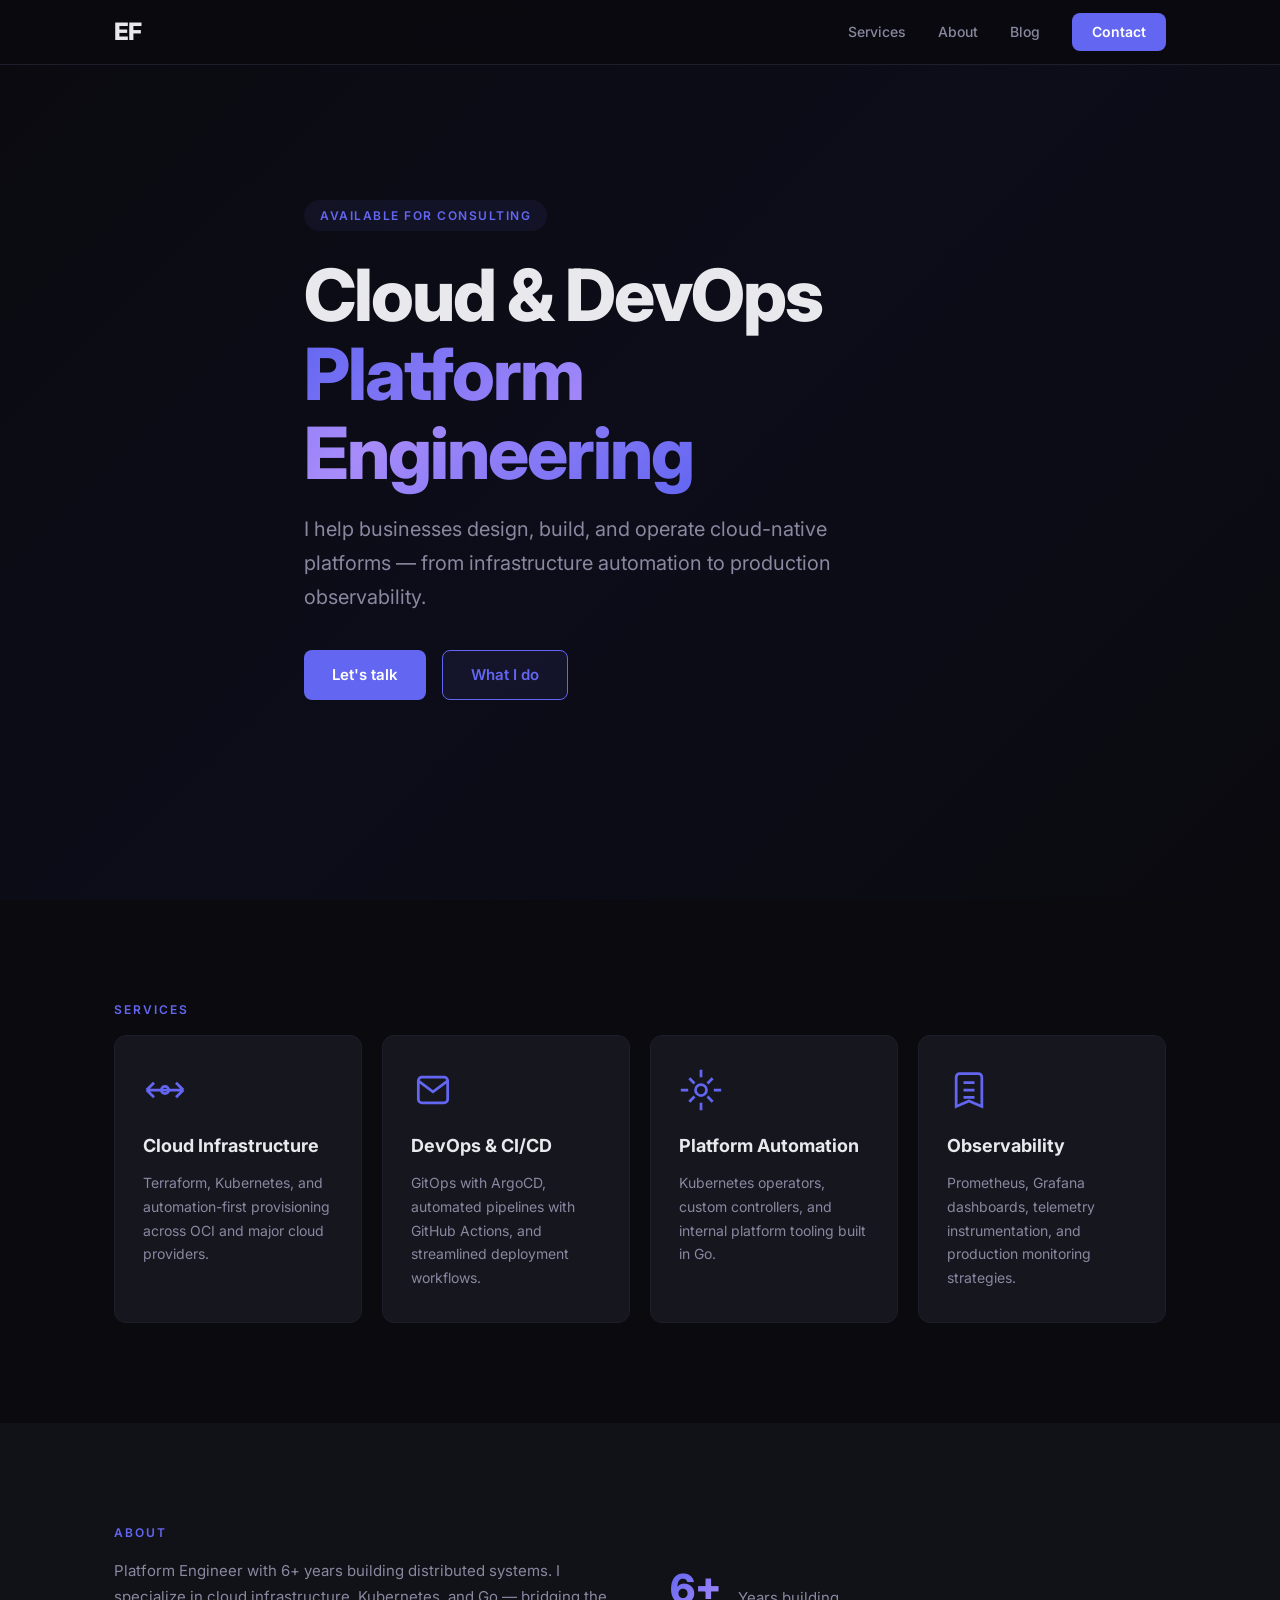
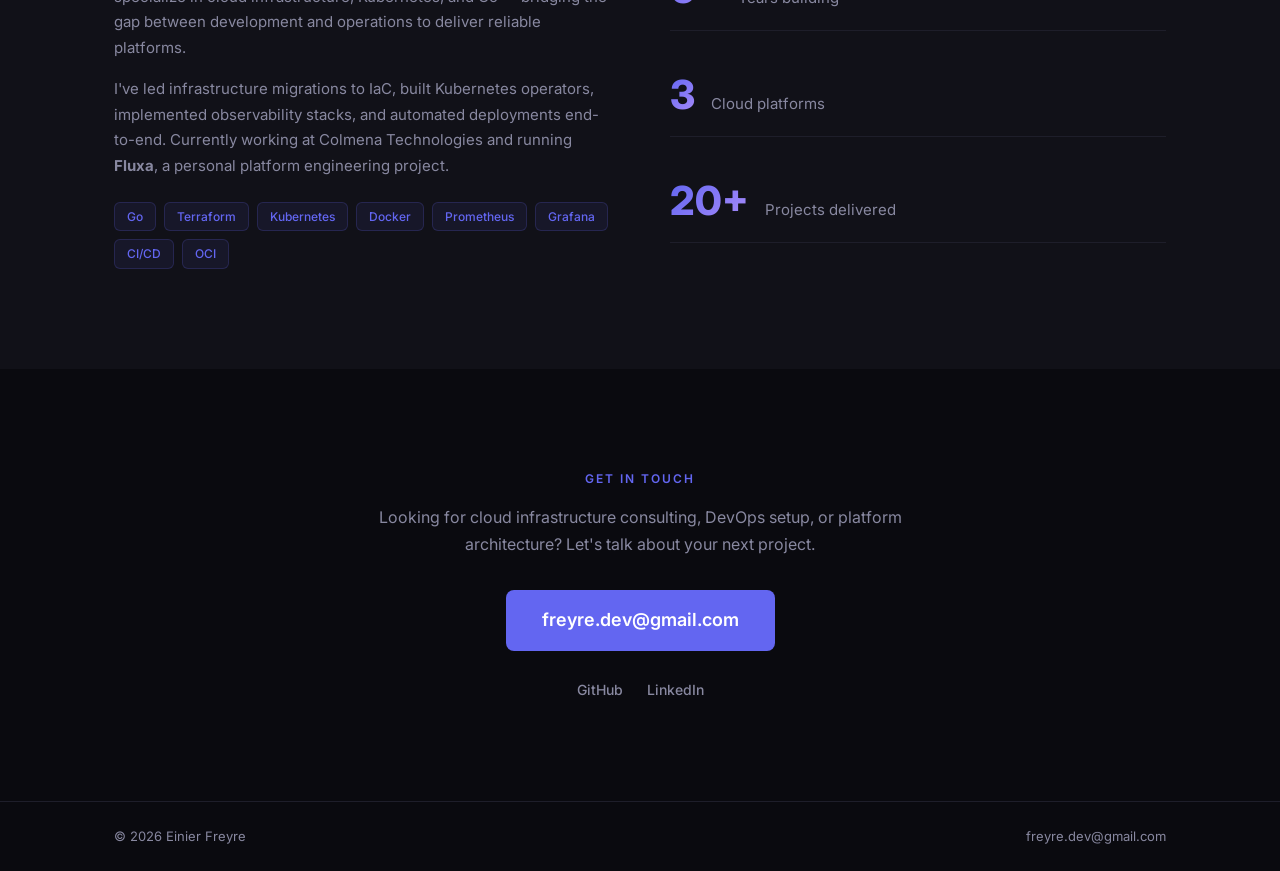
==== docs/index.html @ fd5ac23f "feat: add personal landing page with GitHub Pages + CI/CD Create a consulting landing page at Freyre" ====
<!DOCTYPE html>
<html lang="en">
<head>
  <meta charset="UTF-8" />
  <meta name="viewport" content="width=device-width, initial-scale=1.0" />
  <title>Einier Freyre – Cloud & DevOps Consulting</title>
  <meta name="description" content="Platform Engineer specializing in Cloud Infrastructure, DevOps, and Platform Automation. Consulting for scalable, resilient systems." />
  <link rel="stylesheet" href="css/style.css" />
  <link rel="preconnect" href="https://fonts.googleapis.com" />
  <link href="https://fonts.googleapis.com/css2?family=Inter:wght@400;500;600;700;800&display=swap" rel="stylesheet" />
</head>
<body>
  <header class="header">
    <div class="container header-inner">
      <a href="/" class="logo">EF</a>
      <nav class="nav" id="nav">
        <a href="#services" class="nav-link">Services</a>
        <a href="#about" class="nav-link">About</a>
        <a href="/blog/" class="nav-link">Blog</a>
        <a href="#contact" class="nav-link btn-nav">Contact</a>
      </nav>
      <button class="menu-toggle" id="menuToggle" aria-label="Menu">
        <span></span><span></span><span></span>
      </button>
    </div>
  </header>

  <section class="hero">
    <div class="container hero-content">
      <div class="hero-badge">Available for consulting</div>
      <h1 class="hero-title">Cloud & DevOps<br /><span class="gradient-text">Platform Engineering</span></h1>
      <p class="hero-subtitle">
        I help businesses design, build, and operate cloud-native platforms —
        from infrastructure automation to production observability.
      </p>
      <div class="hero-cta">
        <a href="#contact" class="btn btn-primary">Let's talk</a>
        <a href="#services" class="btn btn-secondary">What I do</a>
      </div>
    </div>
  </section>

  <section id="services" class="section">
    <div class="container">
      <h2 class="section-label">Services</h2>
      <div class="services-grid">
        <div class="service-card">
          <div class="service-icon">
            <svg viewBox="0 0 24 24" fill="none" stroke="currentColor" stroke-width="1.5"><path d="M2 12L6 8M2 12L6 16M2 12H22M22 12L18 8M22 12L18 16"/><circle cx="12" cy="12" r="2"/></svg>
          </div>
          <h3>Cloud Infrastructure</h3>
          <p>Terraform, Kubernetes, and automation-first provisioning across OCI and major cloud providers.</p>
        </div>
        <div class="service-card">
          <div class="service-icon">
            <svg viewBox="0 0 24 24" fill="none" stroke="currentColor" stroke-width="1.5"><path d="M4 7V17C4 18.1046 4.89543 19 6 19H18C19.1046 19 20 18.1046 20 17V7M4 7L12 13L20 7M4 7C4 5.89543 4.89543 5 6 5H18C19.1046 5 20 5.89543 20 7"/></svg>
          </div>
          <h3>DevOps &amp; CI/CD</h3>
          <p>GitOps with ArgoCD, automated pipelines with GitHub Actions, and streamlined deployment workflows.</p>
        </div>
        <div class="service-card">
          <div class="service-icon">
            <svg viewBox="0 0 24 24" fill="none" stroke="currentColor" stroke-width="1.5"><circle cx="12" cy="12" r="3"/><path d="M12 1V5M12 19V23M5 12H1M23 12H19M18.36 5.64L15.54 8.46M8.46 15.54L5.64 18.36M18.36 18.36L15.54 15.54M8.46 8.46L5.64 5.64"/></svg>
          </div>
          <h3>Platform Automation</h3>
          <p>Kubernetes operators, custom controllers, and internal platform tooling built in Go.</p>
        </div>
        <div class="service-card">
          <div class="service-icon">
            <svg viewBox="0 0 24 24" fill="none" stroke="currentColor" stroke-width="1.5"><path d="M9 12H15M9 16H15M9 8H15M7 3H17C18.1046 3 19 3.89543 19 5V21L12 18L5 21V5C5 3.89543 5.89543 3 7 3Z"/></svg>
          </div>
          <h3>Observability</h3>
          <p>Prometheus, Grafana dashboards, telemetry instrumentation, and production monitoring strategies.</p>
        </div>
      </div>
    </div>
  </section>

  <section id="about" class="section section-alt">
    <div class="container about-grid">
      <div class="about-text">
        <h2 class="section-label">About</h2>
        <p>
          Platform Engineer with 6+ years building distributed systems. I specialize in cloud infrastructure,
          Kubernetes, and Go — bridging the gap between development and operations to deliver reliable platforms.
        </p>
        <p>
          I've led infrastructure migrations to IaC, built Kubernetes operators, implemented observability stacks,
          and automated deployments end-to-end. Currently working at Colmena Technologies and running <strong>Fluxa</strong>,
          a personal platform engineering project.
        </p>
        <div class="about-tech">
          <span>Go</span><span>Terraform</span><span>Kubernetes</span><span>Docker</span>
          <span>Prometheus</span><span>Grafana</span><span>CI/CD</span><span>OCI</span>
        </div>
      </div>
      <div class="about-stats">
        <div class="stat"><span class="stat-num">6+</span><span class="stat-label">Years building</span></div>
        <div class="stat"><span class="stat-num">3</span><span class="stat-label">Cloud platforms</span></div>
        <div class="stat"><span class="stat-num">20+</span><span class="stat-label">Projects delivered</span></div>
      </div>
    </div>
  </section>

  <section id="contact" class="section">
    <div class="container contact-content">
      <h2 class="section-label">Get in touch</h2>
      <p class="contact-text">
        Looking for cloud infrastructure consulting, DevOps setup, or platform architecture?
        Let's talk about your next project.
      </p>
      <a href="mailto:freyre.dev@gmail.com" class="btn btn-primary btn-large">freyre.dev@gmail.com</a>
      <div class="contact-links">
        <a href="https://github.com/FreyreCorona" target="_blank" rel="noopener" class="contact-link">GitHub</a>
        <a href="https://www.linkedin.com/in/einier-freyre-896981220/" target="_blank" rel="noopener" class="contact-link">LinkedIn</a>
      </div>
    </div>
  </section>

  <footer class="footer">
    <div class="container footer-inner">
      <span>&copy; 2026 Einier Freyre</span>
      <a href="mailto:freyre.dev@gmail.com">freyre.dev@gmail.com</a>
    </div>
  </footer>

  <script src="js/main.js"></script>
</body>
</html>
---- docs/css/style.css ----
*, *::before, *::after {
  margin: 0;
  padding: 0;
  box-sizing: border-box;
}

:root {
  --bg: #0a0a0f;
  --bg-alt: #111118;
  --bg-card: #16161f;
  --text: #e8e8ed;
  --text-muted: #8888a0;
  --accent: #6366f1;
  --accent-hover: #818cf8;
  --accent-subtle: rgba(99, 102, 241, 0.08);
  --border: #1e1e2a;
  --radius: 12px;
  --max-w: 1100px;
}

html {
  scroll-behavior: smooth;
}

body {
  font-family: 'Inter', -apple-system, sans-serif;
  background: var(--bg);
  color: var(--text);
  line-height: 1.6;
  -webkit-font-smoothing: antialiased;
}

.container {
  max-width: var(--max-w);
  margin: 0 auto;
  padding: 0 24px;
}

/* Header */
.header {
  position: fixed;
  top: 0;
  left: 0;
  right: 0;
  z-index: 100;
  background: rgba(10, 10, 15, 0.85);
  backdrop-filter: blur(12px);
  border-bottom: 1px solid var(--border);
}

.header-inner {
  display: flex;
  align-items: center;
  justify-content: space-between;
  height: 64px;
}

.logo {
  font-size: 24px;
  font-weight: 800;
  color: var(--text);
  text-decoration: none;
  letter-spacing: -1px;
}

.logo:hover {
  color: var(--accent-hover);
}

.nav {
  display: flex;
  align-items: center;
  gap: 32px;
}

.nav-link {
  font-size: 14px;
  font-weight: 500;
  color: var(--text-muted);
  text-decoration: none;
  transition: color 0.2s;
}

.nav-link:hover {
  color: var(--text);
}

.btn-nav {
  background: var(--accent);
  color: #fff !important;
  padding: 8px 20px;
  border-radius: 8px;
  font-weight: 600;
}

.btn-nav:hover {
  background: var(--accent-hover) !important;
}

.menu-toggle {
  display: none;
  flex-direction: column;
  gap: 5px;
  background: none;
  border: none;
  cursor: pointer;
  padding: 4px;
}

.menu-toggle span {
  display: block;
  width: 24px;
  height: 2px;
  background: var(--text);
  border-radius: 2px;
  transition: 0.3s;
}

/* Hero */
.hero {
  min-height: 100vh;
  display: flex;
  align-items: center;
  padding: 80px 0;
  background: linear-gradient(135deg, var(--bg) 0%, #0d0d1a 50%, var(--bg) 100%);
}

.hero-content {
  max-width: 720px;
}

.hero-badge {
  display: inline-block;
  font-size: 12px;
  font-weight: 600;
  text-transform: uppercase;
  letter-spacing: 1.5px;
  color: var(--accent);
  background: var(--accent-subtle);
  padding: 6px 16px;
  border-radius: 20px;
  margin-bottom: 24px;
}

.hero-title {
  font-size: clamp(40px, 7vw, 72px);
  font-weight: 800;
  line-height: 1.1;
  letter-spacing: -2px;
  margin-bottom: 20px;
}

.gradient-text {
  background: linear-gradient(135deg, var(--accent), #a78bfa, #6366f1);
  -webkit-background-clip: text;
  -webkit-text-fill-color: transparent;
  background-clip: text;
}

.hero-subtitle {
  font-size: clamp(16px, 2vw, 20px);
  color: var(--text-muted);
  max-width: 560px;
  line-height: 1.7;
  margin-bottom: 36px;
}

.hero-cta {
  display: flex;
  gap: 16px;
  flex-wrap: wrap;
}

.btn {
  display: inline-flex;
  align-items: center;
  font-size: 15px;
  font-weight: 600;
  padding: 12px 28px;
  border-radius: 8px;
  text-decoration: none;
  transition: all 0.2s;
  cursor: pointer;
}

.btn-primary {
  background: var(--accent);
  color: #fff;
}

.btn-primary:hover {
  background: var(--accent-hover);
  transform: translateY(-1px);
}

.btn-secondary {
  background: var(--accent-subtle);
  color: var(--accent);
  border: 1px solid var(--accent);
}

.btn-secondary:hover {
  background: rgba(99, 102, 241, 0.15);
  transform: translateY(-1px);
}

.btn-large {
  font-size: 18px;
  padding: 16px 36px;
}

/* Sections */
.section {
  padding: 100px 0;
}

.section-alt {
  background: var(--bg-alt);
}

.section-label {
  font-size: 12px;
  font-weight: 600;
  text-transform: uppercase;
  letter-spacing: 2px;
  color: var(--accent);
  margin-bottom: 16px;
}

/* Services */
.services-grid {
  display: grid;
  grid-template-columns: repeat(auto-fit, minmax(240px, 1fr));
  gap: 20px;
}

.service-card {
  background: var(--bg-card);
  border: 1px solid var(--border);
  border-radius: var(--radius);
  padding: 32px 28px;
  transition: all 0.3s;
}

.service-card:hover {
  border-color: var(--accent);
  transform: translateY(-4px);
}

.service-icon {
  width: 44px;
  height: 44px;
  margin-bottom: 20px;
  color: var(--accent);
}

.service-card h3 {
  font-size: 18px;
  font-weight: 700;
  margin-bottom: 10px;
}

.service-card p {
  font-size: 14px;
  color: var(--text-muted);
  line-height: 1.7;
}

/* About */
.about-grid {
  display: grid;
  grid-template-columns: 1fr 1fr;
  gap: 60px;
  align-items: center;
}

.about-text p {
  font-size: 15px;
  color: var(--text-muted);
  margin-bottom: 16px;
  line-height: 1.7;
}

.about-tech {
  display: flex;
  flex-wrap: wrap;
  gap: 8px;
  margin-top: 24px;
}

.about-tech span {
  background: var(--accent-subtle);
  color: var(--accent);
  font-size: 12px;
  font-weight: 500;
  padding: 4px 12px;
  border-radius: 6px;
  border: 1px solid rgba(99, 102, 241, 0.2);
}

.about-stats {
  display: flex;
  flex-direction: column;
  gap: 24px;
}

.stat {
  display: flex;
  align-items: baseline;
  gap: 16px;
  padding: 20px 0;
  border-bottom: 1px solid var(--border);
}

.stat-num {
  font-size: 40px;
  font-weight: 800;
  background: linear-gradient(135deg, var(--accent), #a78bfa);
  -webkit-background-clip: text;
  -webkit-text-fill-color: transparent;
  background-clip: text;
  line-height: 1;
}

.stat-label {
  font-size: 15px;
  color: var(--text-muted);
}

/* Contact */
.contact-content {
  text-align: center;
  max-width: 600px;
}

.contact-text {
  font-size: 16px;
  color: var(--text-muted);
  margin-bottom: 32px;
  line-height: 1.7;
}

.contact-links {
  display: flex;
  justify-content: center;
  gap: 24px;
  margin-top: 28px;
}

.contact-link {
  font-size: 14px;
  font-weight: 500;
  color: var(--text-muted);
  text-decoration: none;
  transition: color 0.2s;
}

.contact-link:hover {
  color: var(--accent);
}

/* Footer */
.footer {
  border-top: 1px solid var(--border);
  padding: 24px 0;
}

.footer-inner {
  display: flex;
  justify-content: space-between;
  align-items: center;
  font-size: 13px;
  color: var(--text-muted);
}

.footer-inner a {
  color: var(--text-muted);
  text-decoration: none;
}

.footer-inner a:hover {
  color: var(--accent);
}

/* Mobile */
@media (max-width: 768px) {
  .nav {
    position: fixed;
    top: 64px;
    left: 0;
    right: 0;
    background: var(--bg);
    flex-direction: column;
    padding: 24px;
    gap: 20px;
    border-bottom: 1px solid var(--border);
    transform: translateY(-100%);
    opacity: 0;
    pointer-events: none;
    transition: all 0.3s;
  }

  .nav.open {
    transform: translateY(0);
    opacity: 1;
    pointer-events: auto;
  }

  .menu-toggle {
    display: flex;
  }

  .about-grid {
    grid-template-columns: 1fr;
    gap: 40px;
  }

  .hero {
    padding: 100px 0 60px;
  }

  .section {
    padding: 60px 0;
  }

  .stat-num {
    font-size: 32px;
  }
}
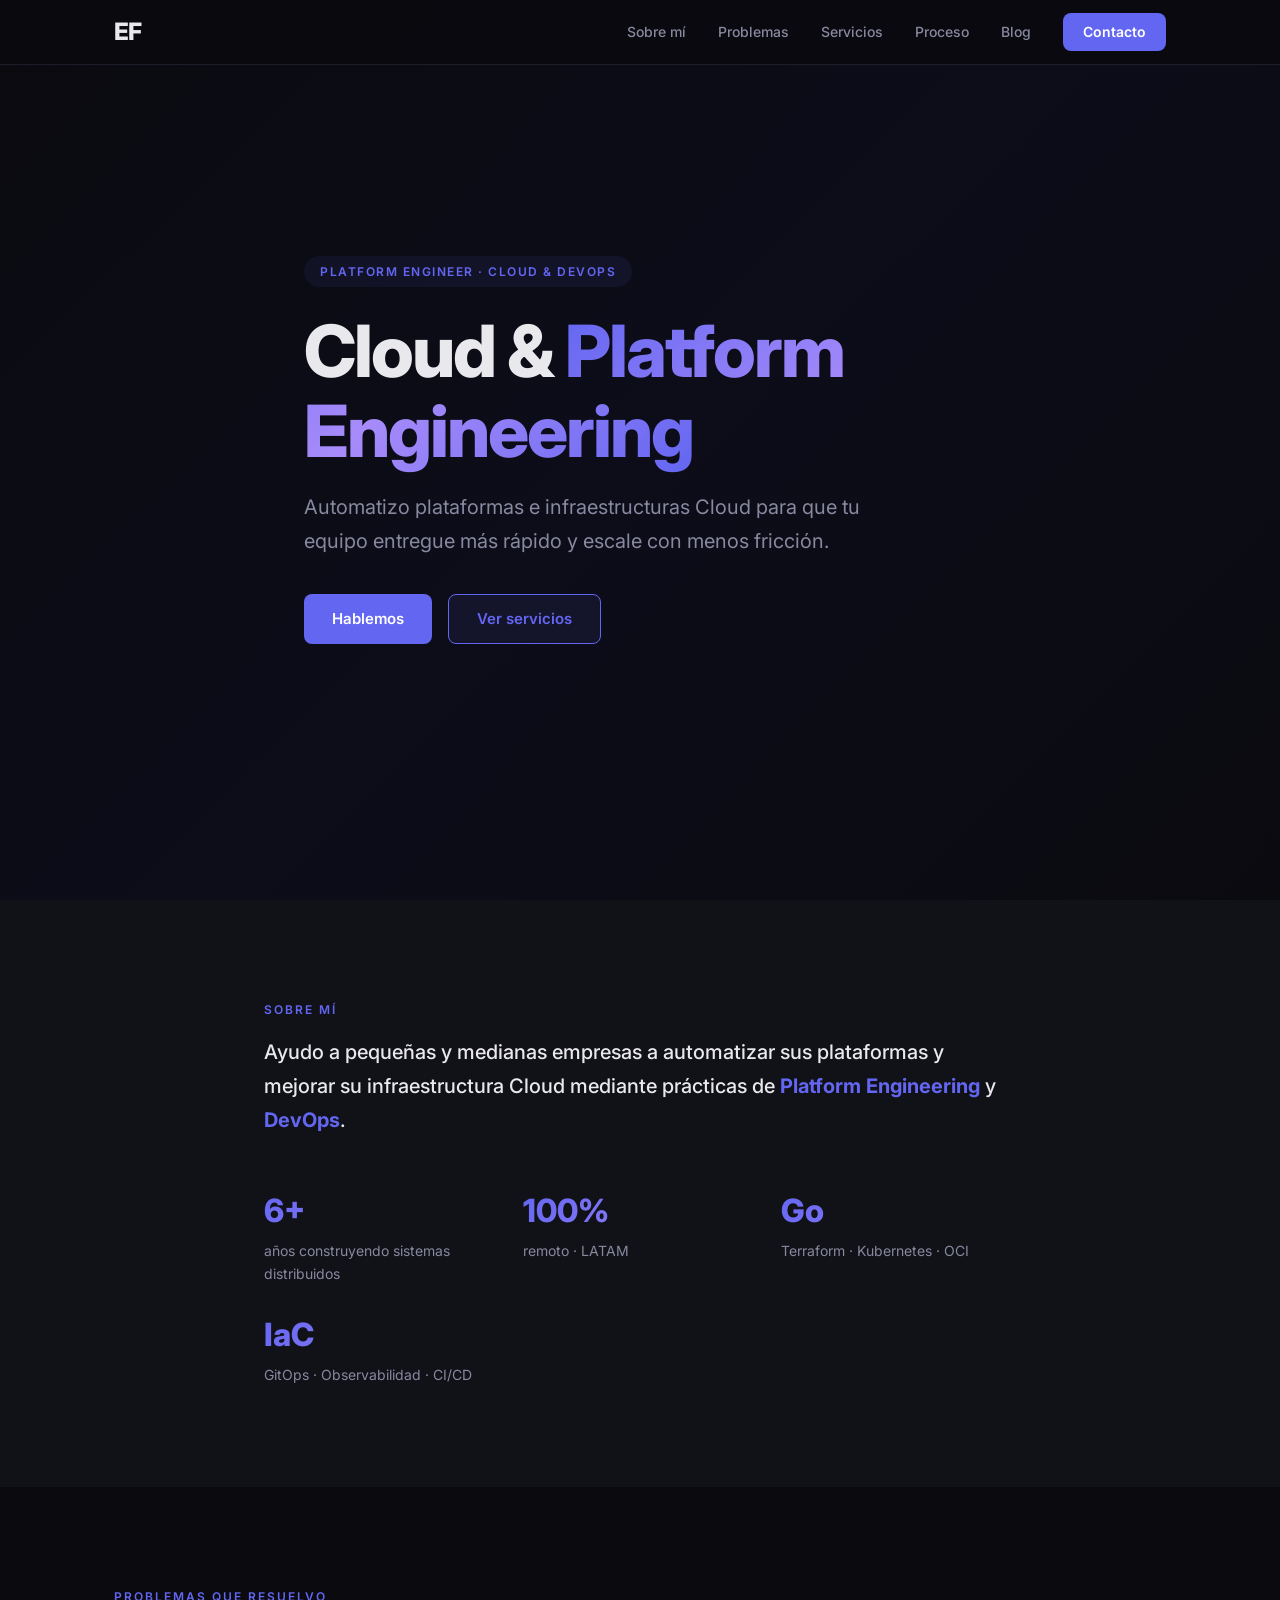
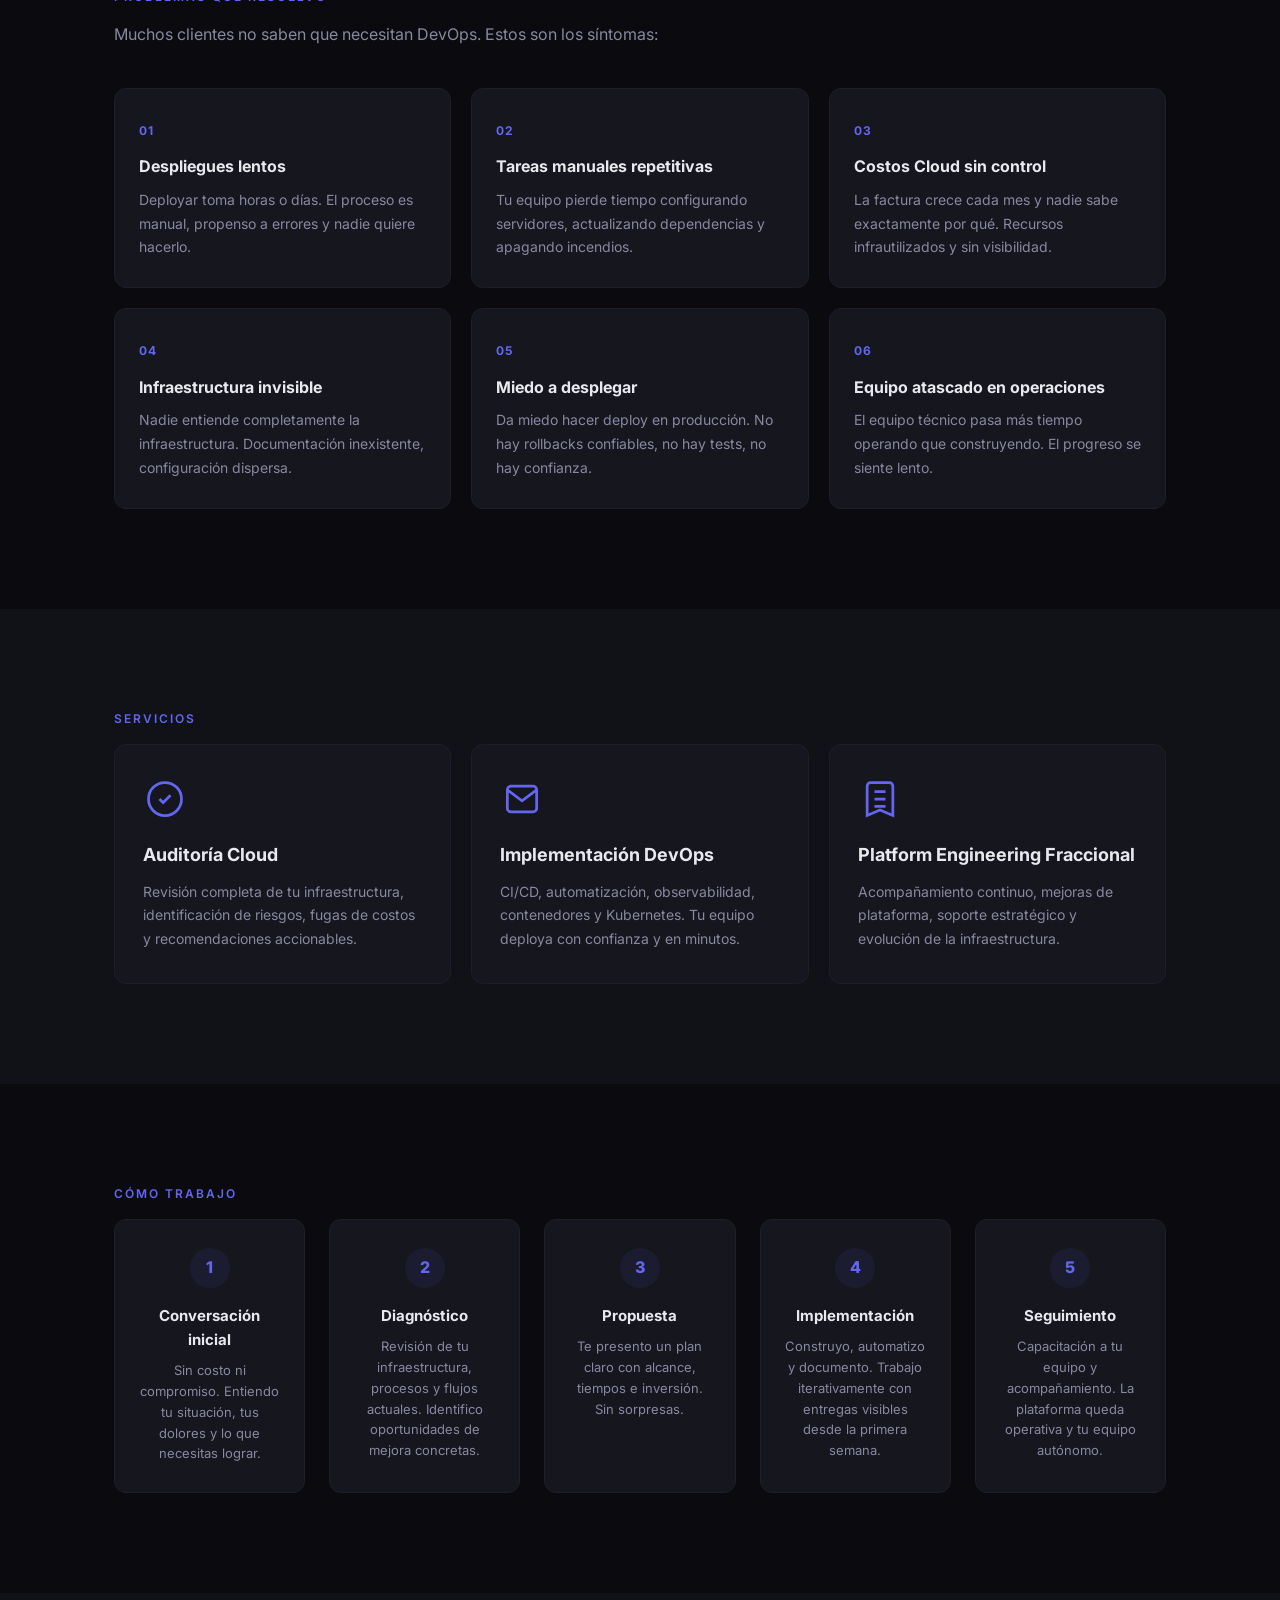
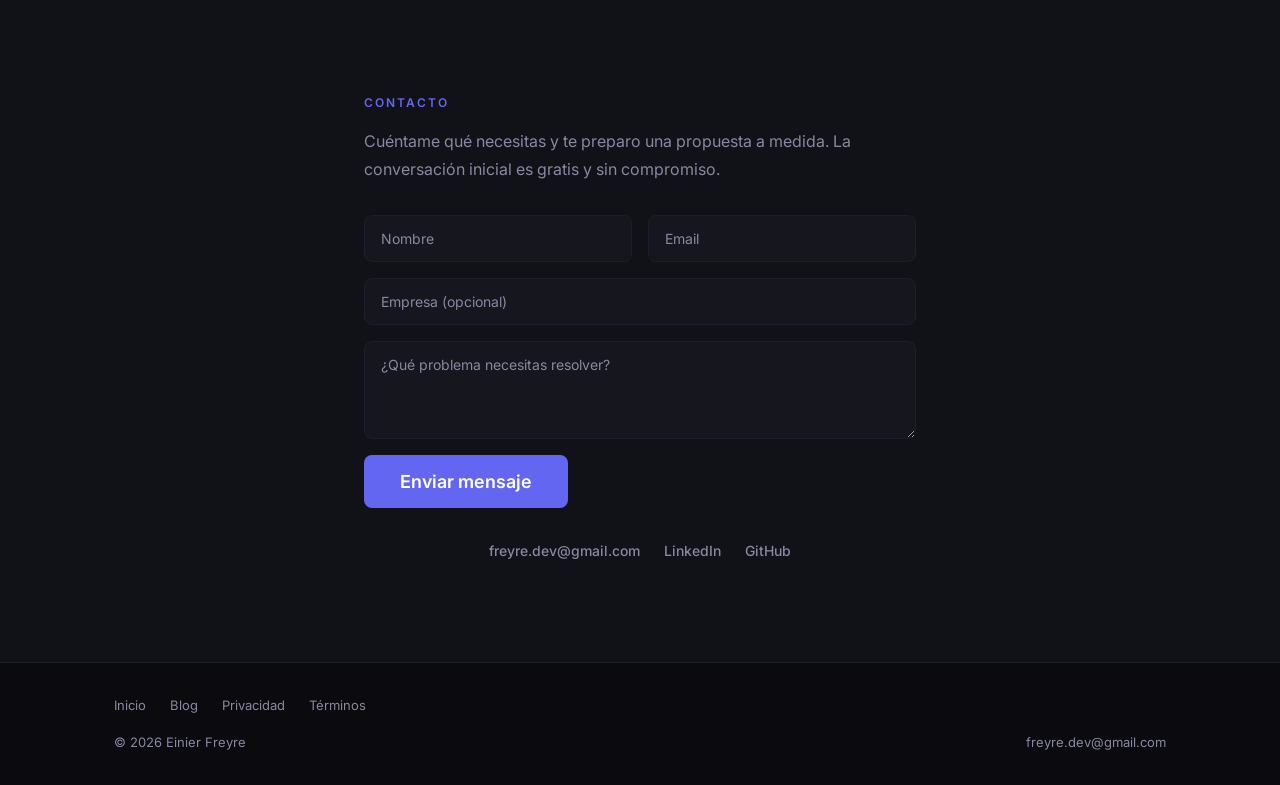
==== commit 0dfbc3d2: "feat: rebuild landing page as consulting site Full restructure following the user's framework: - Her" ====
--- a/docs/index.html
+++ b/docs/index.html
@@ -3,8 +3,8 @@
 <head>
   <meta charset="UTF-8" />
   <meta name="viewport" content="width=device-width, initial-scale=1.0" />
-  <title>Einier Freyre – Cloud & DevOps Consulting</title>
-  <meta name="description" content="Platform Engineer specializing in Cloud Infrastructure, DevOps, and Platform Automation. Consulting for scalable, resilient systems." />
+  <title>Einier Freyre – Cloud & Platform Engineering</title>
+  <meta name="description" content="Automatizo plataformas e infraestructuras Cloud para que tu equipo entregue más rápido y escale con menos fricción." />
   <link rel="stylesheet" href="css/style.css" />
   <link rel="preconnect" href="https://fonts.googleapis.com" />
   <link href="https://fonts.googleapis.com/css2?family=Inter:wght@400;500;600;700;800&display=swap" rel="stylesheet" />
@@ -14,10 +14,12 @@
     <div class="container header-inner">
       <a href="/" class="logo">EF</a>
       <nav class="nav" id="nav">
-        <a href="#services" class="nav-link">Services</a>
-        <a href="#about" class="nav-link">About</a>
+        <a href="#about" class="nav-link">Sobre mí</a>
+        <a href="#problems" class="nav-link">Problemas</a>
+        <a href="#services" class="nav-link">Servicios</a>
+        <a href="#process" class="nav-link">Proceso</a>
         <a href="/blog/" class="nav-link">Blog</a>
-        <a href="#contact" class="nav-link btn-nav">Contact</a>
+        <a href="#contact" class="nav-link btn-nav">Contacto</a>
       </nav>
       <button class="menu-toggle" id="menuToggle" aria-label="Menu">
         <span></span><span></span><span></span>
@@ -27,100 +29,187 @@
 
   <section class="hero">
     <div class="container hero-content">
-      <div class="hero-badge">Available for consulting</div>
-      <h1 class="hero-title">Cloud & DevOps<br /><span class="gradient-text">Platform Engineering</span></h1>
+      <div class="hero-badge">Platform Engineer · Cloud & DevOps</div>
+      <h1 class="hero-title">Cloud &amp; <span class="gradient-text">Platform Engineering</span></h1>
       <p class="hero-subtitle">
-        I help businesses design, build, and operate cloud-native platforms —
-        from infrastructure automation to production observability.
+        Automatizo plataformas e infraestructuras Cloud para que tu equipo entregue más rápido
+        y escale con menos fricción.
       </p>
       <div class="hero-cta">
-        <a href="#contact" class="btn btn-primary">Let's talk</a>
-        <a href="#services" class="btn btn-secondary">What I do</a>
-      </div>
-    </div>
-  </section>
-
-  <section id="services" class="section">
+        <a href="#contact" class="btn btn-primary">Hablemos</a>
+        <a href="#services" class="btn btn-secondary">Ver servicios</a>
+      </div>
+    </div>
+  </section>
+
+  <section id="about" class="section section-alt">
+    <div class="container about-content">
+      <h2 class="section-label">Sobre mí</h2>
+      <p class="about-text-lg">
+        Ayudo a pequeñas y medianas empresas a automatizar sus plataformas y mejorar su
+        infraestructura Cloud mediante prácticas de <strong>Platform Engineering</strong> y
+        <strong>DevOps</strong>.
+      </p>
+      <div class="about-grid">
+        <div class="about-item">
+          <span class="about-num">6+</span>
+          <span class="about-desc">años construyendo sistemas distribuidos</span>
+        </div>
+        <div class="about-item">
+          <span class="about-num">100%</span>
+          <span class="about-desc">remoto · LATAM</span>
+        </div>
+        <div class="about-item">
+          <span class="about-num">Go</span>
+          <span class="about-desc">Terraform · Kubernetes · OCI</span>
+        </div>
+        <div class="about-item">
+          <span class="about-num">IaC</span>
+          <span class="about-desc">GitOps · Observabilidad · CI/CD</span>
+        </div>
+      </div>
+    </div>
+  </section>
+
+  <section id="problems" class="section">
     <div class="container">
-      <h2 class="section-label">Services</h2>
+      <h2 class="section-label">Problemas que resuelvo</h2>
+      <p class="section-desc">
+        Muchos clientes no saben que necesitan DevOps. Estos son los síntomas:
+      </p>
+      <div class="problems-grid">
+        <div class="problem-card">
+          <span class="problem-icon">01</span>
+          <h3>Despliegues lentos</h3>
+          <p>Deployar toma horas o días. El proceso es manual, propenso a errores y nadie quiere hacerlo.</p>
+        </div>
+        <div class="problem-card">
+          <span class="problem-icon">02</span>
+          <h3>Tareas manuales repetitivas</h3>
+          <p>Tu equipo pierde tiempo configurando servidores, actualizando dependencias y apagando incendios.</p>
+        </div>
+        <div class="problem-card">
+          <span class="problem-icon">03</span>
+          <h3>Costos Cloud sin control</h3>
+          <p>La factura crece cada mes y nadie sabe exactamente por qué. Recursos infrautilizados y sin visibilidad.</p>
+        </div>
+        <div class="problem-card">
+          <span class="problem-icon">04</span>
+          <h3>Infraestructura invisible</h3>
+          <p>Nadie entiende completamente la infraestructura. Documentación inexistente, configuración dispersa.</p>
+        </div>
+        <div class="problem-card">
+          <span class="problem-icon">05</span>
+          <h3>Miedo a desplegar</h3>
+          <p>Da miedo hacer deploy en producción. No hay rollbacks confiables, no hay tests, no hay confianza.</p>
+        </div>
+        <div class="problem-card">
+          <span class="problem-icon">06</span>
+          <h3>Equipo atascado en operaciones</h3>
+          <p>El equipo técnico pasa más tiempo operando que construyendo. El progreso se siente lento.</p>
+        </div>
+      </div>
+    </div>
+  </section>
+
+  <section id="services" class="section section-alt">
+    <div class="container">
+      <h2 class="section-label">Servicios</h2>
       <div class="services-grid">
         <div class="service-card">
           <div class="service-icon">
-            <svg viewBox="0 0 24 24" fill="none" stroke="currentColor" stroke-width="1.5"><path d="M2 12L6 8M2 12L6 16M2 12H22M22 12L18 8M22 12L18 16"/><circle cx="12" cy="12" r="2"/></svg>
+            <svg viewBox="0 0 24 24" fill="none" stroke="currentColor" stroke-width="1.5"><path d="M9 12L11 14L15 10M21 12C21 16.9706 16.9706 21 12 21C7.02944 21 3 16.9706 3 12C3 7.02944 7.02944 3 12 3C16.9706 3 21 7.02944 21 12Z"/></svg>
           </div>
-          <h3>Cloud Infrastructure</h3>
-          <p>Terraform, Kubernetes, and automation-first provisioning across OCI and major cloud providers.</p>
+          <h3>Auditoría Cloud</h3>
+          <p>Revisión completa de tu infraestructura, identificación de riesgos, fugas de costos y recomendaciones accionables.</p>
         </div>
         <div class="service-card">
           <div class="service-icon">
             <svg viewBox="0 0 24 24" fill="none" stroke="currentColor" stroke-width="1.5"><path d="M4 7V17C4 18.1046 4.89543 19 6 19H18C19.1046 19 20 18.1046 20 17V7M4 7L12 13L20 7M4 7C4 5.89543 4.89543 5 6 5H18C19.1046 5 20 5.89543 20 7"/></svg>
           </div>
-          <h3>DevOps &amp; CI/CD</h3>
-          <p>GitOps with ArgoCD, automated pipelines with GitHub Actions, and streamlined deployment workflows.</p>
-        </div>
-        <div class="service-card">
-          <div class="service-icon">
-            <svg viewBox="0 0 24 24" fill="none" stroke="currentColor" stroke-width="1.5"><circle cx="12" cy="12" r="3"/><path d="M12 1V5M12 19V23M5 12H1M23 12H19M18.36 5.64L15.54 8.46M8.46 15.54L5.64 18.36M18.36 18.36L15.54 15.54M8.46 8.46L5.64 5.64"/></svg>
-          </div>
-          <h3>Platform Automation</h3>
-          <p>Kubernetes operators, custom controllers, and internal platform tooling built in Go.</p>
+          <h3>Implementación DevOps</h3>
+          <p>CI/CD, automatización, observabilidad, contenedores y Kubernetes. Tu equipo deploya con confianza y en minutos.</p>
         </div>
         <div class="service-card">
           <div class="service-icon">
             <svg viewBox="0 0 24 24" fill="none" stroke="currentColor" stroke-width="1.5"><path d="M9 12H15M9 16H15M9 8H15M7 3H17C18.1046 3 19 3.89543 19 5V21L12 18L5 21V5C5 3.89543 5.89543 3 7 3Z"/></svg>
           </div>
-          <h3>Observability</h3>
-          <p>Prometheus, Grafana dashboards, telemetry instrumentation, and production monitoring strategies.</p>
-        </div>
-      </div>
-    </div>
-  </section>
-
-  <section id="about" class="section section-alt">
-    <div class="container about-grid">
-      <div class="about-text">
-        <h2 class="section-label">About</h2>
-        <p>
-          Platform Engineer with 6+ years building distributed systems. I specialize in cloud infrastructure,
-          Kubernetes, and Go — bridging the gap between development and operations to deliver reliable platforms.
-        </p>
-        <p>
-          I've led infrastructure migrations to IaC, built Kubernetes operators, implemented observability stacks,
-          and automated deployments end-to-end. Currently working at Colmena Technologies and running <strong>Fluxa</strong>,
-          a personal platform engineering project.
-        </p>
-        <div class="about-tech">
-          <span>Go</span><span>Terraform</span><span>Kubernetes</span><span>Docker</span>
-          <span>Prometheus</span><span>Grafana</span><span>CI/CD</span><span>OCI</span>
-        </div>
-      </div>
-      <div class="about-stats">
-        <div class="stat"><span class="stat-num">6+</span><span class="stat-label">Years building</span></div>
-        <div class="stat"><span class="stat-num">3</span><span class="stat-label">Cloud platforms</span></div>
-        <div class="stat"><span class="stat-num">20+</span><span class="stat-label">Projects delivered</span></div>
-      </div>
-    </div>
-  </section>
-
-  <section id="contact" class="section">
+          <h3>Platform Engineering Fraccional</h3>
+          <p>Acompañamiento continuo, mejoras de plataforma, soporte estratégico y evolución de la infraestructura.</p>
+        </div>
+      </div>
+    </div>
+  </section>
+
+  <section id="process" class="section">
+    <div class="container">
+      <h2 class="section-label">Cómo trabajo</h2>
+      <div class="process-steps">
+        <div class="step">
+          <span class="step-num">1</span>
+          <h3>Conversación inicial</h3>
+          <p>Sin costo ni compromiso. Entiendo tu situación, tus dolores y lo que necesitas lograr.</p>
+        </div>
+        <div class="step">
+          <span class="step-num">2</span>
+          <h3>Diagnóstico</h3>
+          <p>Revisión de tu infraestructura, procesos y flujos actuales. Identifico oportunidades de mejora concretas.</p>
+        </div>
+        <div class="step">
+          <span class="step-num">3</span>
+          <h3>Propuesta</h3>
+          <p>Te presento un plan claro con alcance, tiempos e inversión. Sin sorpresas.</p>
+        </div>
+        <div class="step">
+          <span class="step-num">4</span>
+          <h3>Implementación</h3>
+          <p>Construyo, automatizo y documento. Trabajo iterativamente con entregas visibles desde la primera semana.</p>
+        </div>
+        <div class="step">
+          <span class="step-num">5</span>
+          <h3>Seguimiento</h3>
+          <p>Capacitación a tu equipo y acompañamiento. La plataforma queda operativa y tu equipo autónomo.</p>
+        </div>
+      </div>
+    </div>
+  </section>
+
+  <section id="contact" class="section section-alt">
     <div class="container contact-content">
-      <h2 class="section-label">Get in touch</h2>
+      <h2 class="section-label">Contacto</h2>
       <p class="contact-text">
-        Looking for cloud infrastructure consulting, DevOps setup, or platform architecture?
-        Let's talk about your next project.
-      </p>
-      <a href="mailto:freyre.dev@gmail.com" class="btn btn-primary btn-large">freyre.dev@gmail.com</a>
+        Cuéntame qué necesitas y te preparo una propuesta a medida.
+        La conversación inicial es gratis y sin compromiso.
+      </p>
+      <form class="contact-form" action="https://formspree.io/f/xvovwqvb" method="POST">
+        <div class="form-row">
+          <input type="text" name="name" placeholder="Nombre" required />
+          <input type="email" name="email" placeholder="Email" required />
+        </div>
+        <input type="text" name="company" placeholder="Empresa (opcional)" />
+        <textarea name="message" rows="4" placeholder="¿Qué problema necesitas resolver?" required></textarea>
+        <button type="submit" class="btn btn-primary btn-large">Enviar mensaje</button>
+      </form>
       <div class="contact-links">
+        <a href="mailto:freyre.dev@gmail.com" class="contact-link">freyre.dev@gmail.com</a>
+        <a href="https://www.linkedin.com/in/einier-freyre-896981220/" target="_blank" rel="noopener" class="contact-link">LinkedIn</a>
         <a href="https://github.com/FreyreCorona" target="_blank" rel="noopener" class="contact-link">GitHub</a>
-        <a href="https://www.linkedin.com/in/einier-freyre-896981220/" target="_blank" rel="noopener" class="contact-link">LinkedIn</a>
       </div>
     </div>
   </section>
 
   <footer class="footer">
     <div class="container footer-inner">
-      <span>&copy; 2026 Einier Freyre</span>
-      <a href="mailto:freyre.dev@gmail.com">freyre.dev@gmail.com</a>
+      <div class="footer-nav">
+        <a href="/">Inicio</a>
+        <a href="/blog/">Blog</a>
+        <a href="privacy.html">Privacidad</a>
+        <a href="terms.html">Términos</a>
+      </div>
+      <div class="footer-meta">
+        <span>&copy; 2026 Einier Freyre</span>
+        <a href="mailto:freyre.dev@gmail.com">freyre.dev@gmail.com</a>
+      </div>
     </div>
   </footer>
 
--- a/docs/css/style.css
+++ b/docs/css/style.css
@@ -171,6 +171,7 @@
   flex-wrap: wrap;
 }
 
+/* Buttons */
 .btn {
   display: inline-flex;
   align-items: center;
@@ -179,8 +180,10 @@
   padding: 12px 28px;
   border-radius: 8px;
   text-decoration: none;
+  border: none;
   transition: all 0.2s;
   cursor: pointer;
+  font-family: inherit;
 }
 
 .btn-primary {
@@ -227,10 +230,99 @@
   margin-bottom: 16px;
 }
 
+.section-desc {
+  font-size: 16px;
+  color: var(--text-muted);
+  margin-bottom: 40px;
+  max-width: 600px;
+}
+
+/* About */
+.about-content {
+  max-width: 800px;
+}
+
+.about-text-lg {
+  font-size: 20px;
+  font-weight: 500;
+  line-height: 1.7;
+  color: var(--text);
+  margin-bottom: 48px;
+}
+
+.about-text-lg strong {
+  color: var(--accent);
+}
+
+.about-grid {
+  display: grid;
+  grid-template-columns: repeat(auto-fit, minmax(180px, 1fr));
+  gap: 24px;
+}
+
+.about-item {
+  display: flex;
+  flex-direction: column;
+  gap: 4px;
+}
+
+.about-num {
+  font-size: 32px;
+  font-weight: 800;
+  background: linear-gradient(135deg, var(--accent), #a78bfa);
+  -webkit-background-clip: text;
+  -webkit-text-fill-color: transparent;
+  background-clip: text;
+}
+
+.about-desc {
+  font-size: 14px;
+  color: var(--text-muted);
+}
+
+/* Problems */
+.problems-grid {
+  display: grid;
+  grid-template-columns: repeat(auto-fit, minmax(300px, 1fr));
+  gap: 20px;
+}
+
+.problem-card {
+  background: var(--bg-card);
+  border: 1px solid var(--border);
+  border-radius: var(--radius);
+  padding: 28px 24px;
+  transition: all 0.3s;
+}
+
+.problem-card:hover {
+  border-color: var(--accent);
+  transform: translateY(-2px);
+}
+
+.problem-icon {
+  font-size: 12px;
+  font-weight: 700;
+  color: var(--accent);
+  letter-spacing: 1px;
+}
+
+.problem-card h3 {
+  font-size: 16px;
+  font-weight: 700;
+  margin: 12px 0 8px;
+}
+
+.problem-card p {
+  font-size: 14px;
+  color: var(--text-muted);
+  line-height: 1.7;
+}
+
 /* Services */
 .services-grid {
   display: grid;
-  grid-template-columns: repeat(auto-fit, minmax(240px, 1fr));
+  grid-template-columns: repeat(auto-fit, minmax(300px, 1fr));
   gap: 20px;
 }
 
@@ -266,85 +358,111 @@
   line-height: 1.7;
 }
 
-/* About */
-.about-grid {
+/* Process */
+.process-steps {
+  display: grid;
+  grid-template-columns: repeat(auto-fit, minmax(180px, 1fr));
+  gap: 24px;
+}
+
+.step {
+  background: var(--bg-card);
+  border: 1px solid var(--border);
+  border-radius: var(--radius);
+  padding: 28px 24px;
+  text-align: center;
+  transition: all 0.3s;
+}
+
+.step:hover {
+  border-color: var(--accent);
+  transform: translateY(-2px);
+}
+
+.step-num {
+  display: inline-flex;
+  align-items: center;
+  justify-content: center;
+  width: 40px;
+  height: 40px;
+  border-radius: 50%;
+  background: var(--accent-subtle);
+  color: var(--accent);
+  font-size: 16px;
+  font-weight: 800;
+  margin-bottom: 16px;
+}
+
+.step h3 {
+  font-size: 15px;
+  font-weight: 700;
+  margin-bottom: 8px;
+}
+
+.step p {
+  font-size: 13px;
+  color: var(--text-muted);
+  line-height: 1.6;
+}
+
+/* Contact Form */
+.contact-content {
+  max-width: 600px;
+  margin: 0 auto;
+}
+
+.contact-text {
+  font-size: 16px;
+  color: var(--text-muted);
+  margin-bottom: 32px;
+  line-height: 1.7;
+}
+
+.contact-form {
+  display: flex;
+  flex-direction: column;
+  gap: 16px;
+  margin-bottom: 32px;
+}
+
+.form-row {
   display: grid;
   grid-template-columns: 1fr 1fr;
-  gap: 60px;
-  align-items: center;
-}
-
-.about-text p {
-  font-size: 15px;
-  color: var(--text-muted);
-  margin-bottom: 16px;
-  line-height: 1.7;
-}
-
-.about-tech {
-  display: flex;
-  flex-wrap: wrap;
-  gap: 8px;
-  margin-top: 24px;
-}
-
-.about-tech span {
-  background: var(--accent-subtle);
-  color: var(--accent);
-  font-size: 12px;
-  font-weight: 500;
-  padding: 4px 12px;
-  border-radius: 6px;
-  border: 1px solid rgba(99, 102, 241, 0.2);
-}
-
-.about-stats {
-  display: flex;
-  flex-direction: column;
-  gap: 24px;
-}
-
-.stat {
-  display: flex;
-  align-items: baseline;
   gap: 16px;
-  padding: 20px 0;
-  border-bottom: 1px solid var(--border);
-}
-
-.stat-num {
-  font-size: 40px;
-  font-weight: 800;
-  background: linear-gradient(135deg, var(--accent), #a78bfa);
-  -webkit-background-clip: text;
-  -webkit-text-fill-color: transparent;
-  background-clip: text;
-  line-height: 1;
-}
-
-.stat-label {
-  font-size: 15px;
-  color: var(--text-muted);
-}
-
-/* Contact */
-.contact-content {
-  text-align: center;
-  max-width: 600px;
-}
-
-.contact-text {
-  font-size: 16px;
-  color: var(--text-muted);
-  margin-bottom: 32px;
-  line-height: 1.7;
+}
+
+.contact-form input,
+.contact-form textarea {
+  width: 100%;
+  padding: 14px 16px;
+  background: var(--bg-card);
+  border: 1px solid var(--border);
+  border-radius: 8px;
+  color: var(--text);
+  font-size: 14px;
+  font-family: inherit;
+  transition: border-color 0.2s;
+}
+
+.contact-form input:focus,
+.contact-form textarea:focus {
+  outline: none;
+  border-color: var(--accent);
+}
+
+.contact-form input::placeholder,
+.contact-form textarea::placeholder {
+  color: var(--text-muted);
+}
+
+.contact-form button {
+  align-self: flex-start;
 }
 
 .contact-links {
   display: flex;
   justify-content: center;
   gap: 24px;
-  margin-top: 28px;
 }
 
 .contact-link {
@@ -362,10 +480,32 @@
 /* Footer */
 .footer {
   border-top: 1px solid var(--border);
-  padding: 24px 0;
+  padding: 32px 0;
 }
 
 .footer-inner {
+  display: flex;
+  flex-direction: column;
+  gap: 16px;
+}
+
+.footer-nav {
+  display: flex;
+  gap: 24px;
+  flex-wrap: wrap;
+}
+
+.footer-nav a {
+  font-size: 13px;
+  color: var(--text-muted);
+  text-decoration: none;
+}
+
+.footer-nav a:hover {
+  color: var(--accent);
+}
+
+.footer-meta {
   display: flex;
   justify-content: space-between;
   align-items: center;
@@ -373,13 +513,55 @@
   color: var(--text-muted);
 }
 
-.footer-inner a {
+.footer-meta a {
   color: var(--text-muted);
   text-decoration: none;
 }
 
-.footer-inner a:hover {
-  color: var(--accent);
+.footer-meta a:hover {
+  color: var(--accent);
+}
+
+/* Legal pages */
+.legal-page {
+  padding: 120px 0 60px;
+  max-width: 720px;
+}
+
+.legal-page h1 {
+  font-size: 32px;
+  font-weight: 800;
+  margin-bottom: 8px;
+}
+
+.legal-page .date {
+  font-size: 13px;
+  color: var(--text-muted);
+  margin-bottom: 32px;
+}
+
+.legal-page h2 {
+  font-size: 20px;
+  font-weight: 700;
+  margin: 32px 0 12px;
+}
+
+.legal-page p {
+  font-size: 14px;
+  color: var(--text-muted);
+  line-height: 1.8;
+  margin-bottom: 12px;
+}
+
+.legal-page ul {
+  padding-left: 20px;
+  margin-bottom: 12px;
+}
+
+.legal-page li {
+  font-size: 14px;
+  color: var(--text-muted);
+  line-height: 1.8;
 }
 
 /* Mobile */
@@ -410,9 +592,8 @@
     display: flex;
   }
 
-  .about-grid {
+  .form-row {
     grid-template-columns: 1fr;
-    gap: 40px;
   }
 
   .hero {
@@ -423,7 +604,13 @@
     padding: 60px 0;
   }
 
-  .stat-num {
-    font-size: 32px;
-  }
-}
+  .process-steps {
+    grid-template-columns: 1fr;
+  }
+
+  .footer-meta {
+    flex-direction: column;
+    gap: 8px;
+    align-items: flex-start;
+  }
+}
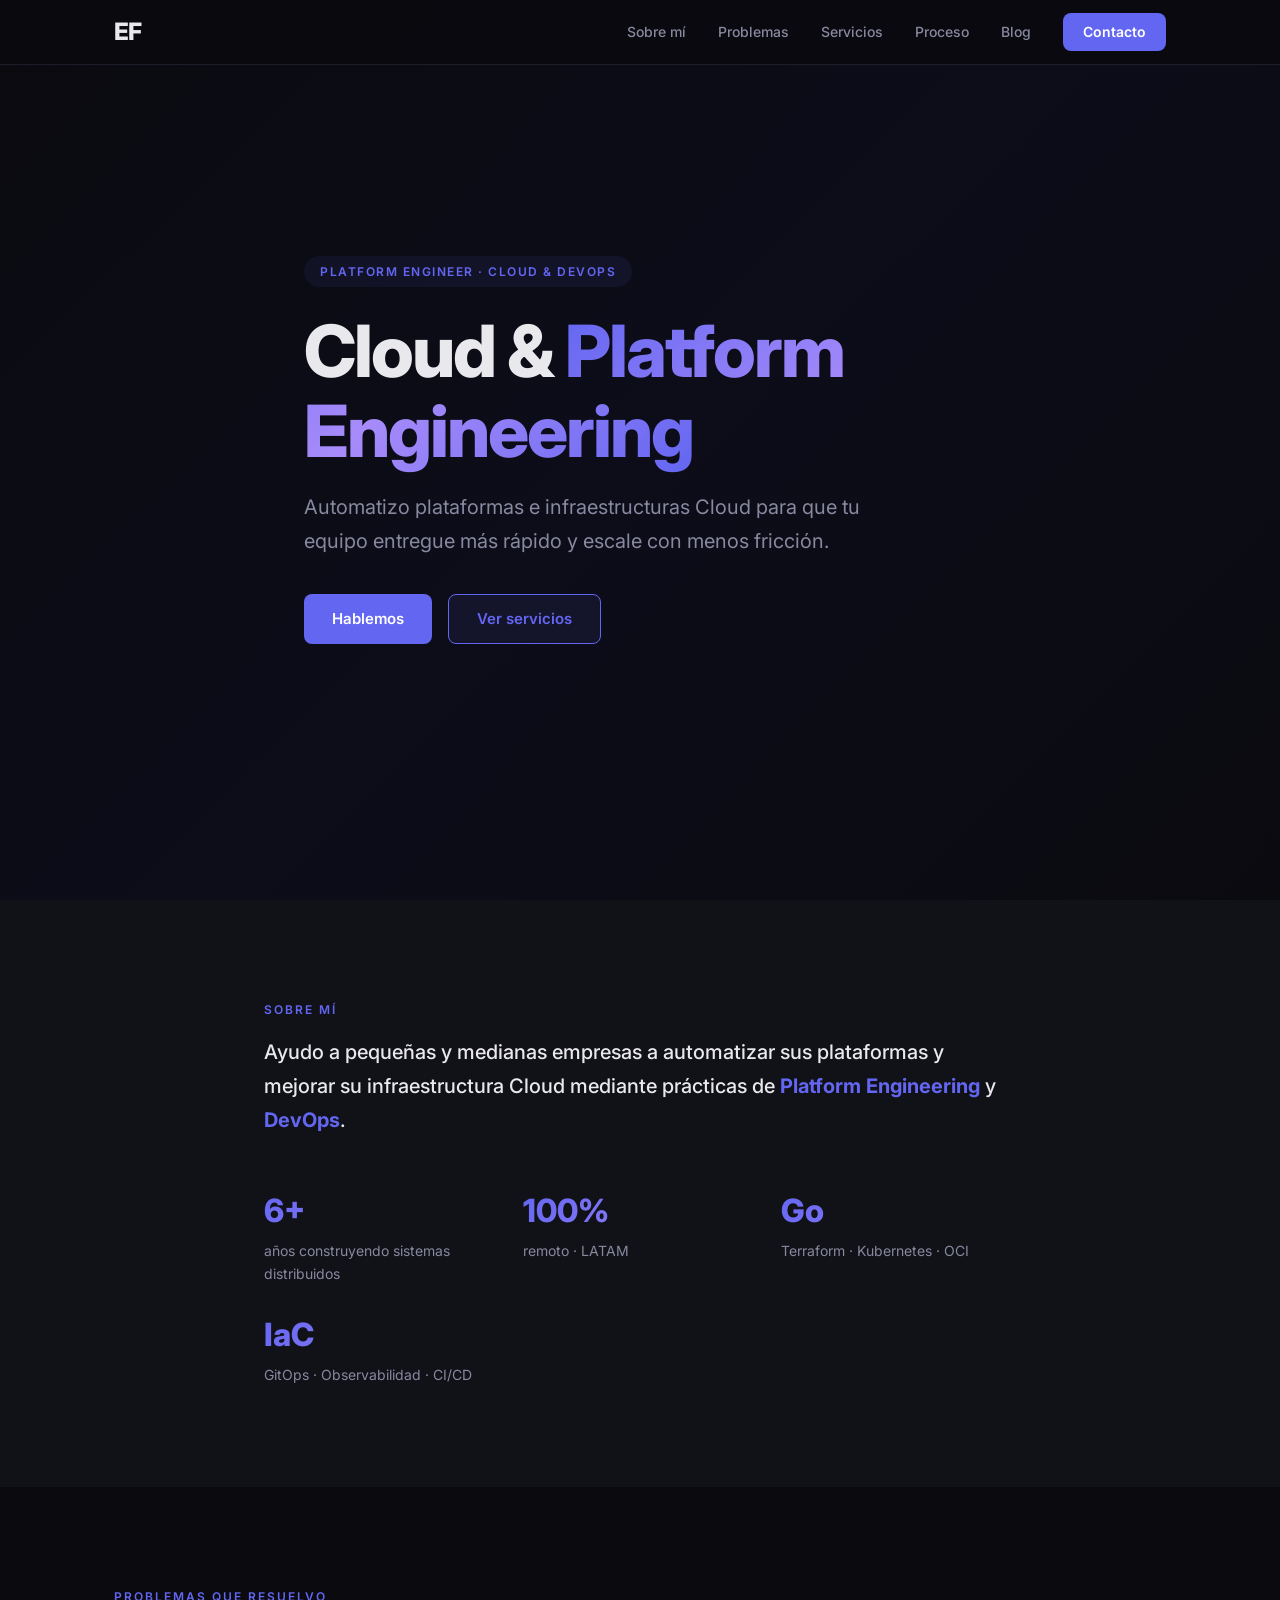
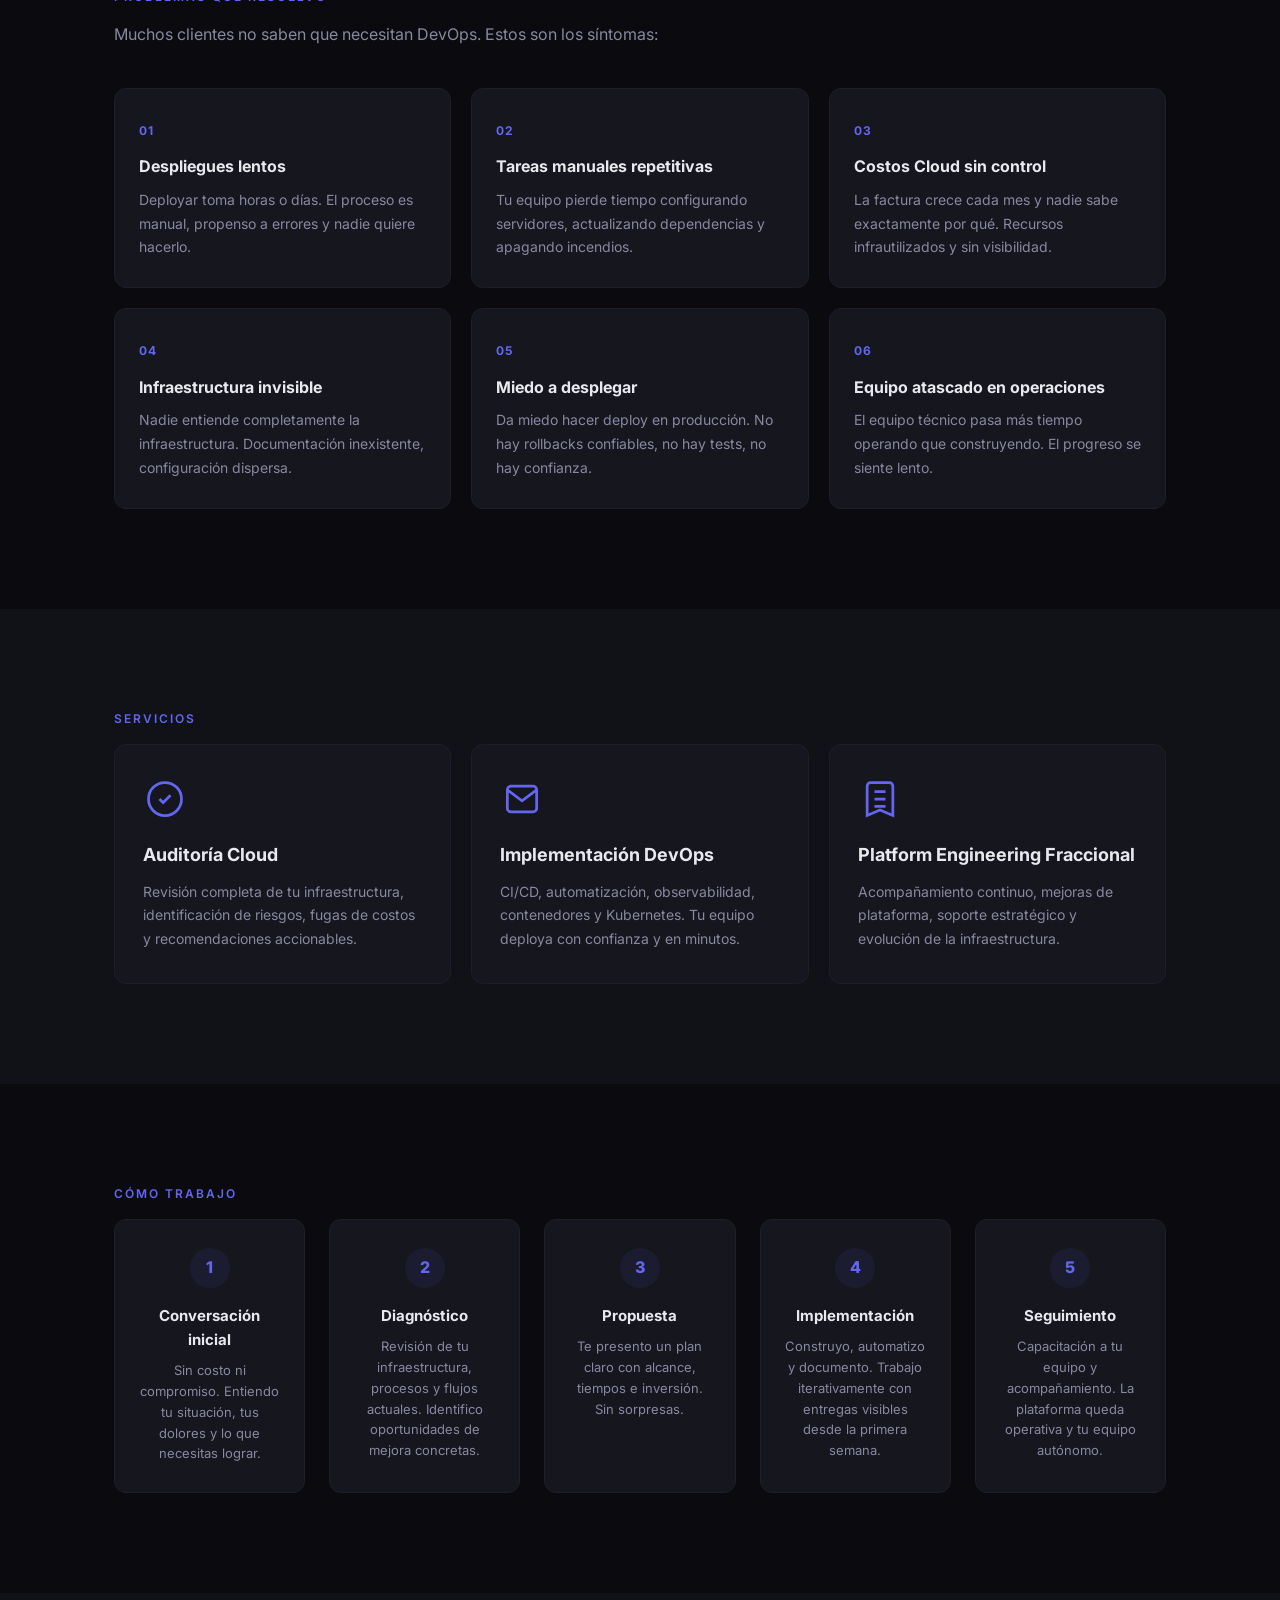
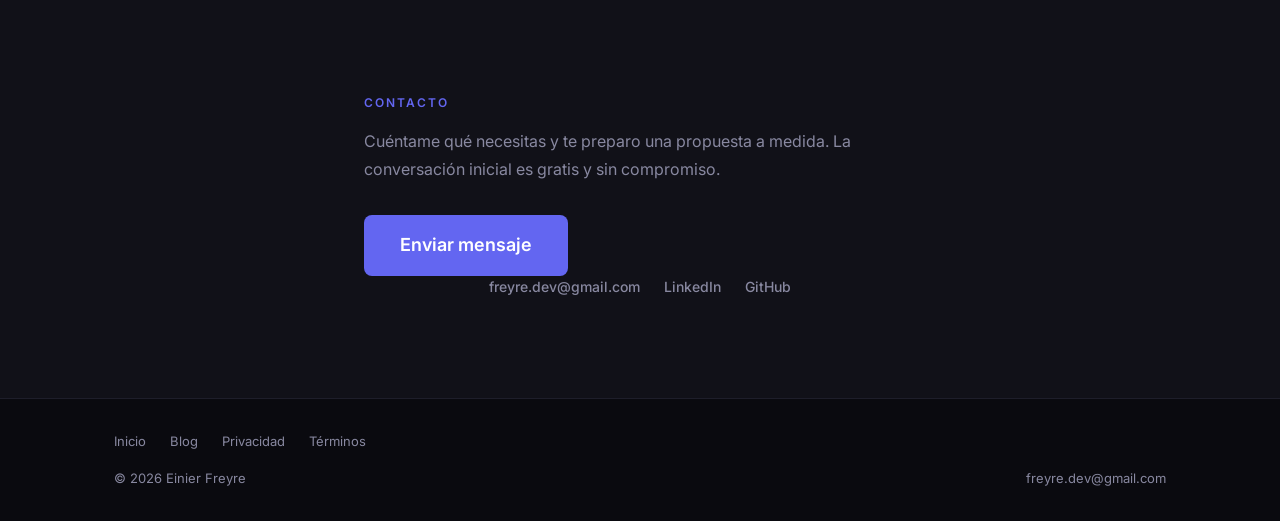
==== commit 740e7f17: "fix: replace formspree form with mailto link (zero dependencies)" ====
--- a/docs/index.html
+++ b/docs/index.html
@@ -181,15 +181,7 @@
         Cuéntame qué necesitas y te preparo una propuesta a medida.
         La conversación inicial es gratis y sin compromiso.
       </p>
-      <form class="contact-form" action="https://formspree.io/f/xvovwqvb" method="POST">
-        <div class="form-row">
-          <input type="text" name="name" placeholder="Nombre" required />
-          <input type="email" name="email" placeholder="Email" required />
-        </div>
-        <input type="text" name="company" placeholder="Empresa (opcional)" />
-        <textarea name="message" rows="4" placeholder="¿Qué problema necesitas resolver?" required></textarea>
-        <button type="submit" class="btn btn-primary btn-large">Enviar mensaje</button>
-      </form>
+      <a href="mailto:freyre.dev@gmail.com?subject=Consulta%20desde%20freyre.dev&body=Hola%20Einier%2C%0A%0AMi%20nombre%20es%20...%0AEmpresa%3A%20...%0A%0A%C2%BFQu%C3%A9%20problema%20necesito%20resolver%3F%0A..." class="btn btn-primary btn-large">Enviar mensaje</a>
       <div class="contact-links">
         <a href="mailto:freyre.dev@gmail.com" class="contact-link">freyre.dev@gmail.com</a>
         <a href="https://www.linkedin.com/in/einier-freyre-896981220/" target="_blank" rel="noopener" class="contact-link">LinkedIn</a>
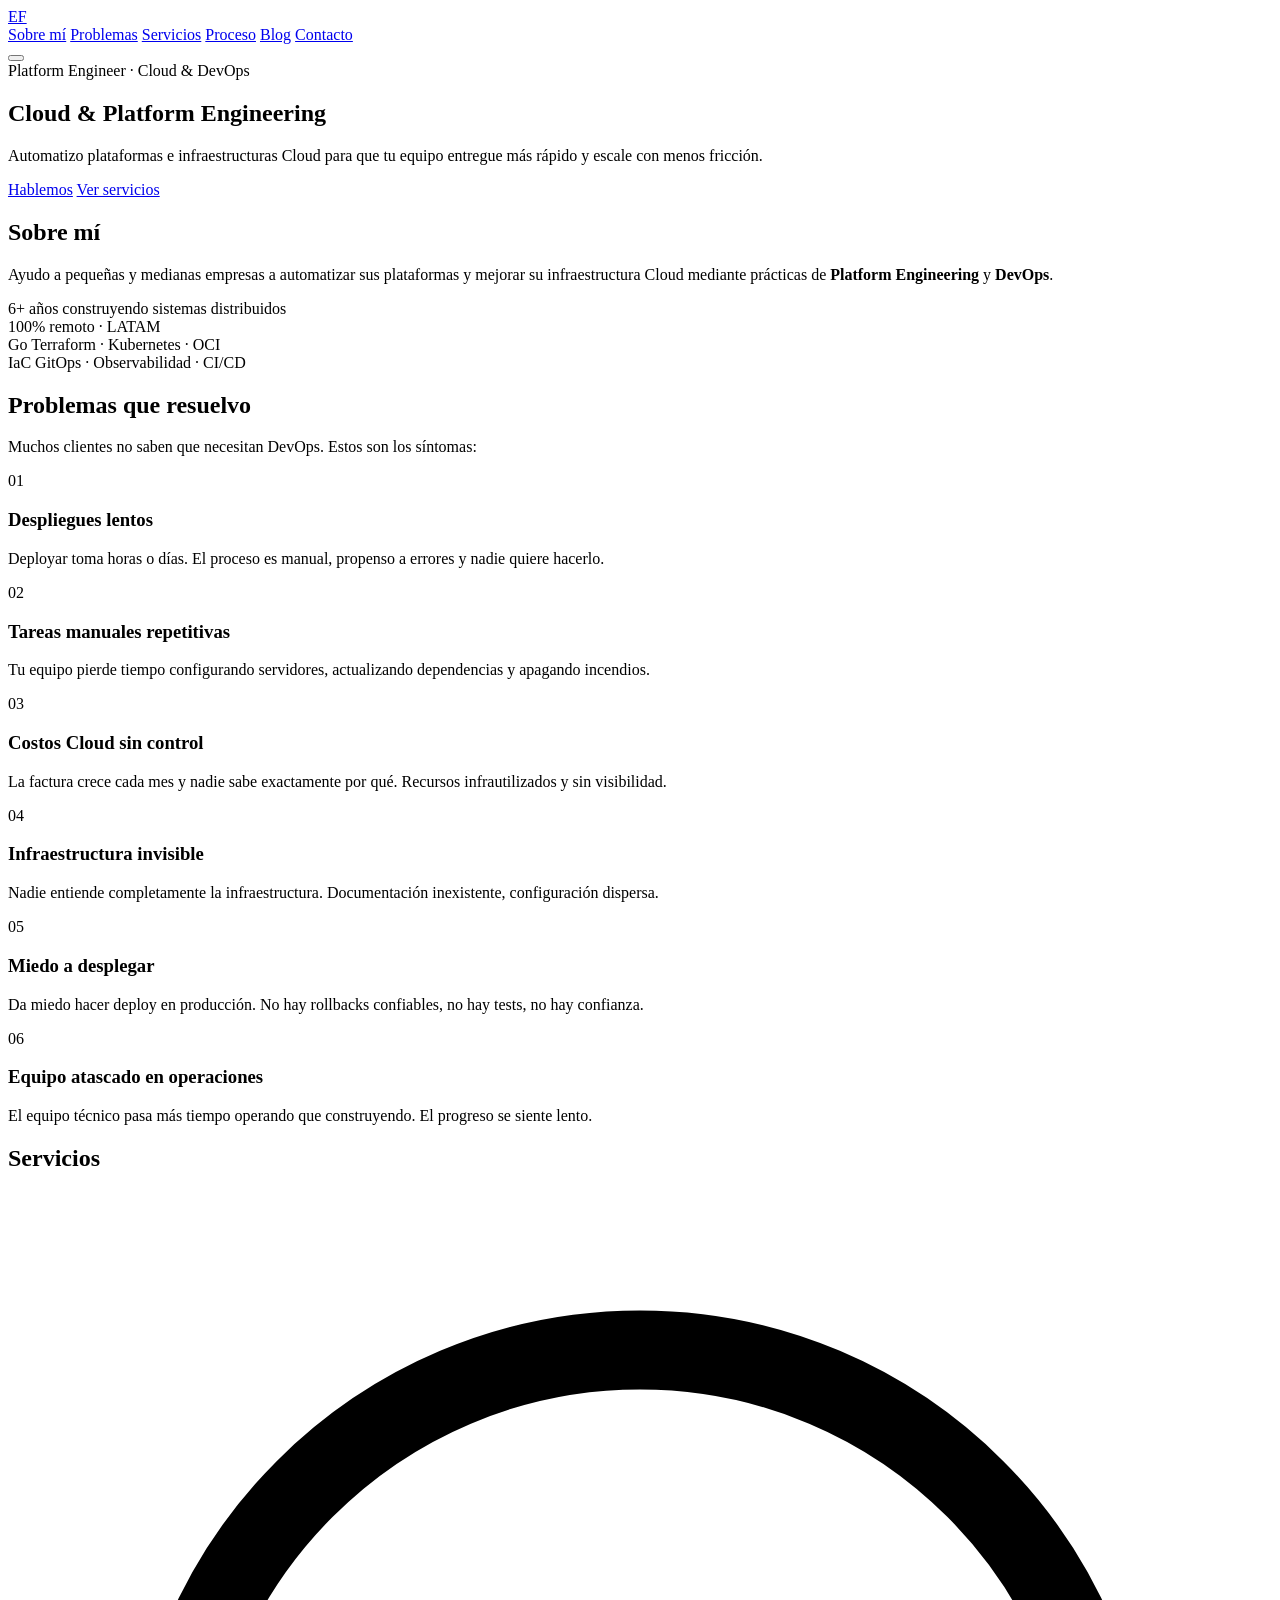
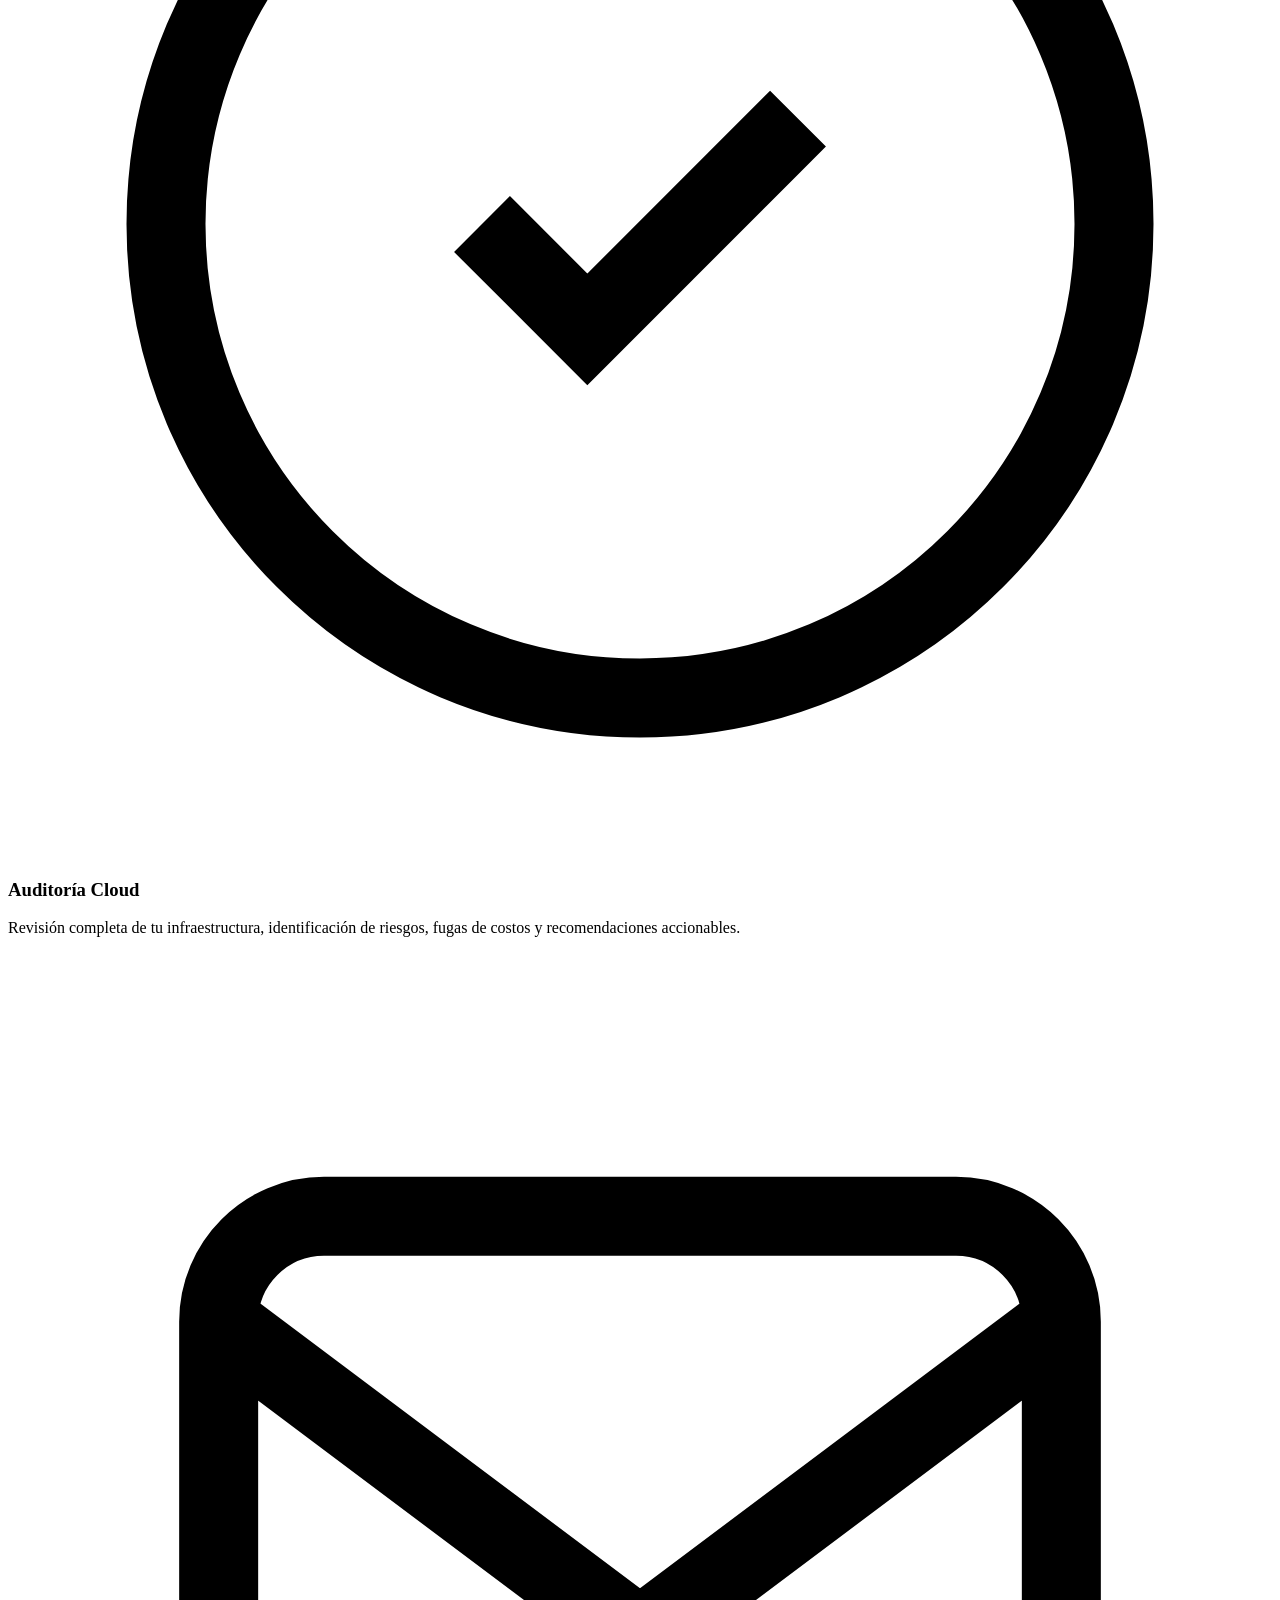
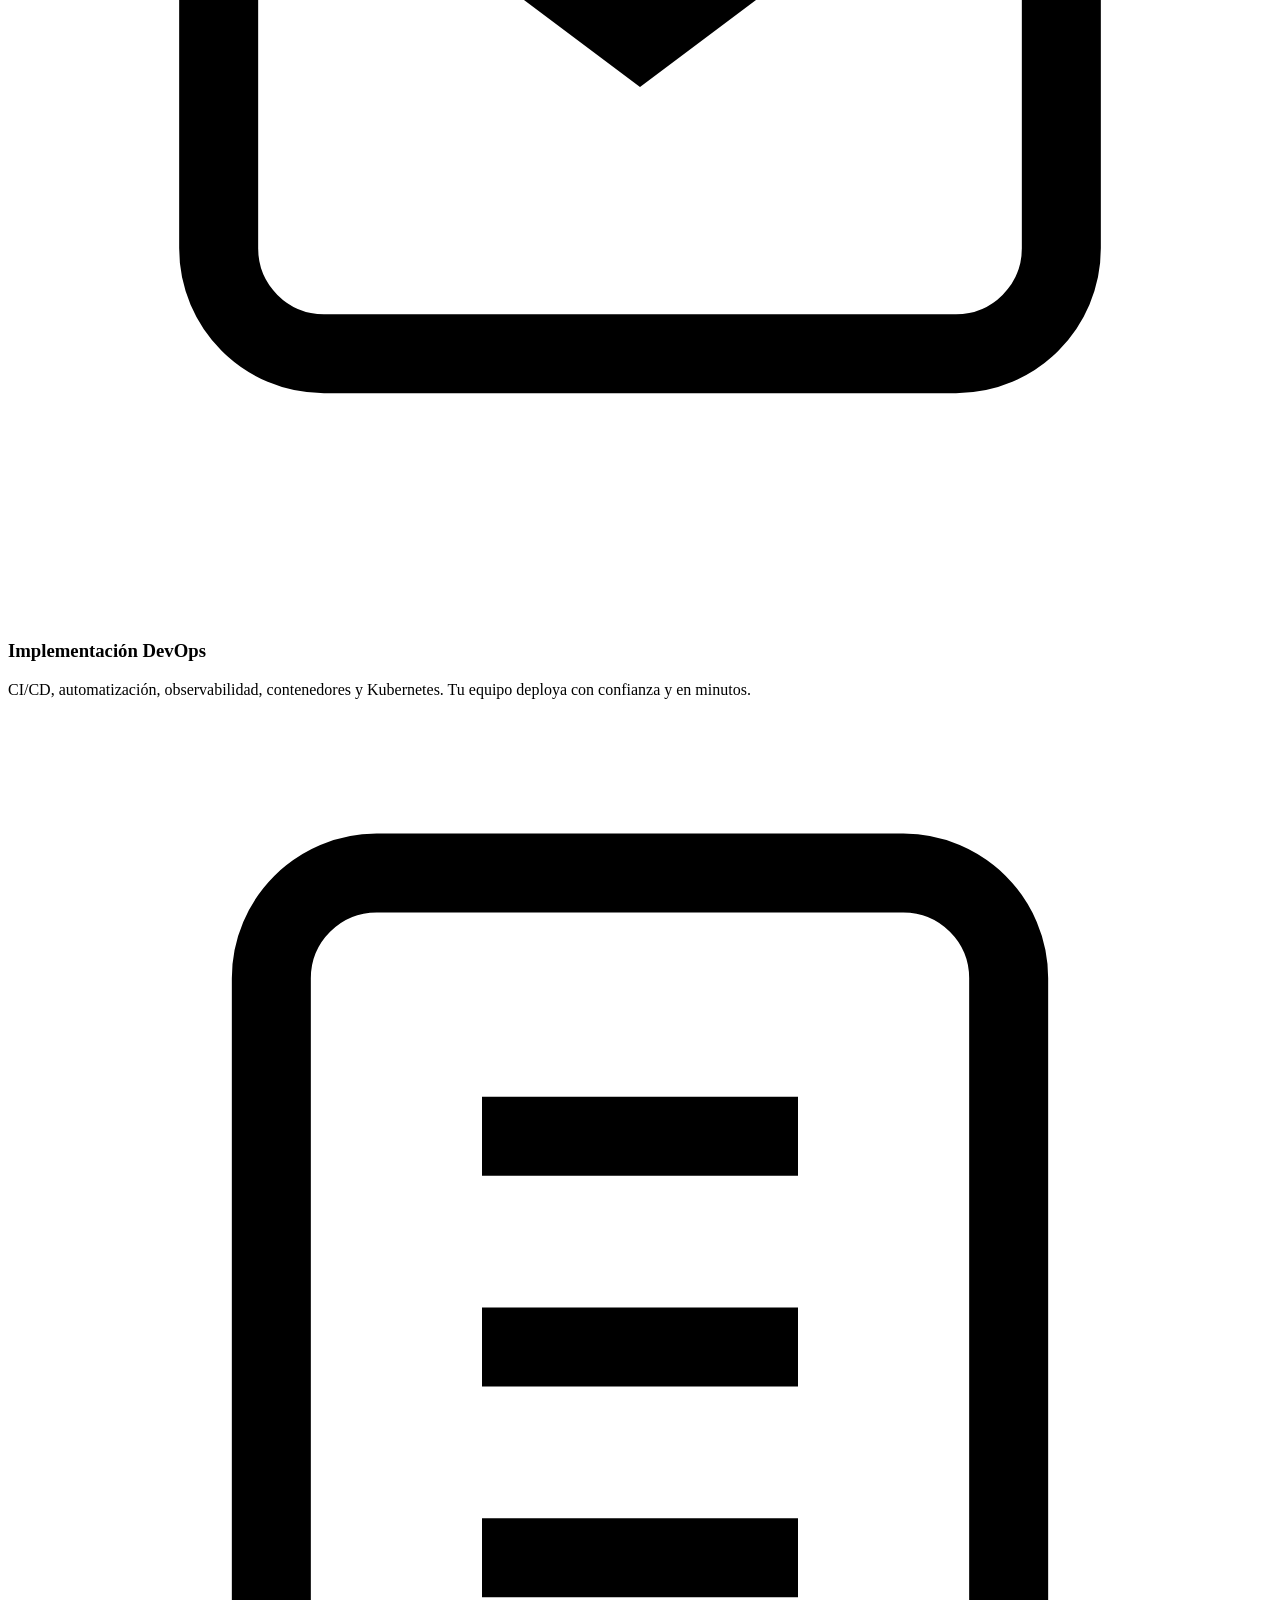
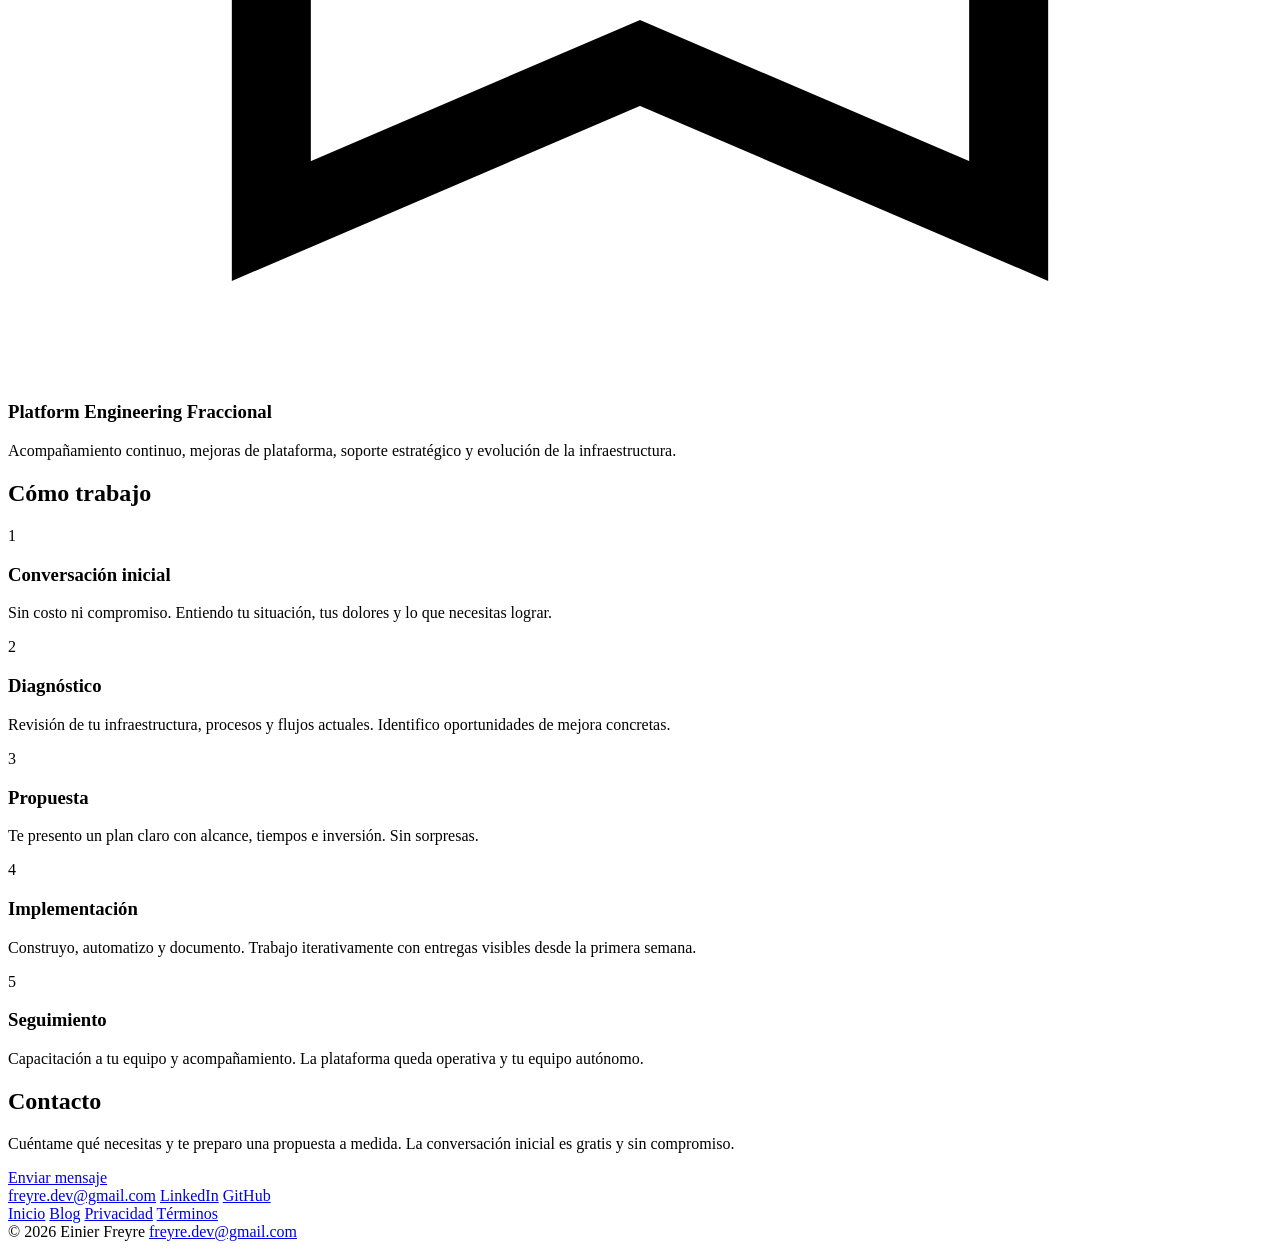
==== commit dc441124: "fix: correct base URL paths for project page subpath Add <base href=/FreyreCorona/> to all pages and" ====
--- a/docs/index.html
+++ b/docs/index.html
@@ -3,6 +3,7 @@
 <head>
   <meta charset="UTF-8" />
   <meta name="viewport" content="width=device-width, initial-scale=1.0" />
+  <base href="/FreyreCorona/" />
   <title>Einier Freyre – Cloud & Platform Engineering</title>
   <meta name="description" content="Automatizo plataformas e infraestructuras Cloud para que tu equipo entregue más rápido y escale con menos fricción." />
   <link rel="stylesheet" href="css/style.css" />
@@ -12,13 +13,13 @@
 <body>
   <header class="header">
     <div class="container header-inner">
-      <a href="/" class="logo">EF</a>
+      <a href="." class="logo">EF</a>
       <nav class="nav" id="nav">
         <a href="#about" class="nav-link">Sobre mí</a>
         <a href="#problems" class="nav-link">Problemas</a>
         <a href="#services" class="nav-link">Servicios</a>
         <a href="#process" class="nav-link">Proceso</a>
-        <a href="/blog/" class="nav-link">Blog</a>
+        <a href="blog/" class="nav-link">Blog</a>
         <a href="#contact" class="nav-link btn-nav">Contacto</a>
       </nav>
       <button class="menu-toggle" id="menuToggle" aria-label="Menu">
@@ -193,8 +194,8 @@
   <footer class="footer">
     <div class="container footer-inner">
       <div class="footer-nav">
-        <a href="/">Inicio</a>
-        <a href="/blog/">Blog</a>
+        <a href=".">Inicio</a>
+        <a href="blog/">Blog</a>
         <a href="privacy.html">Privacidad</a>
         <a href="terms.html">Términos</a>
       </div>
